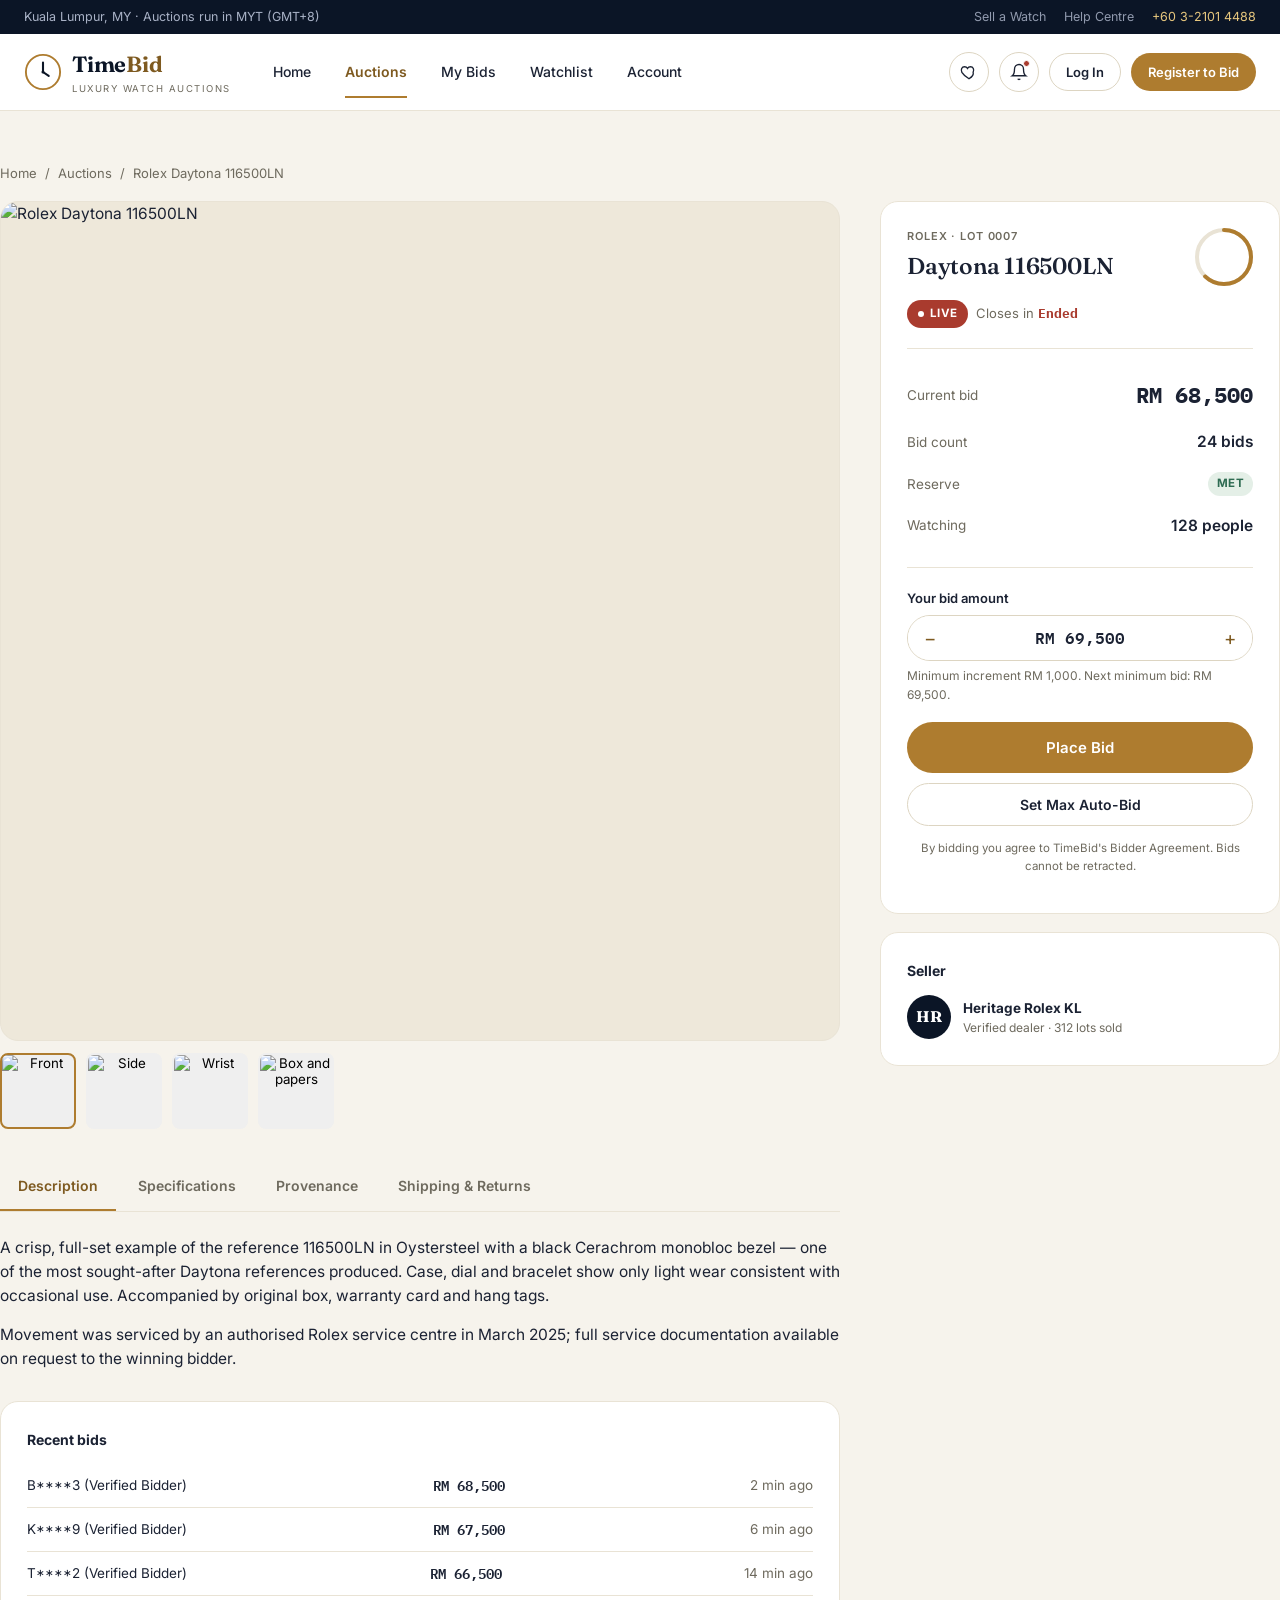
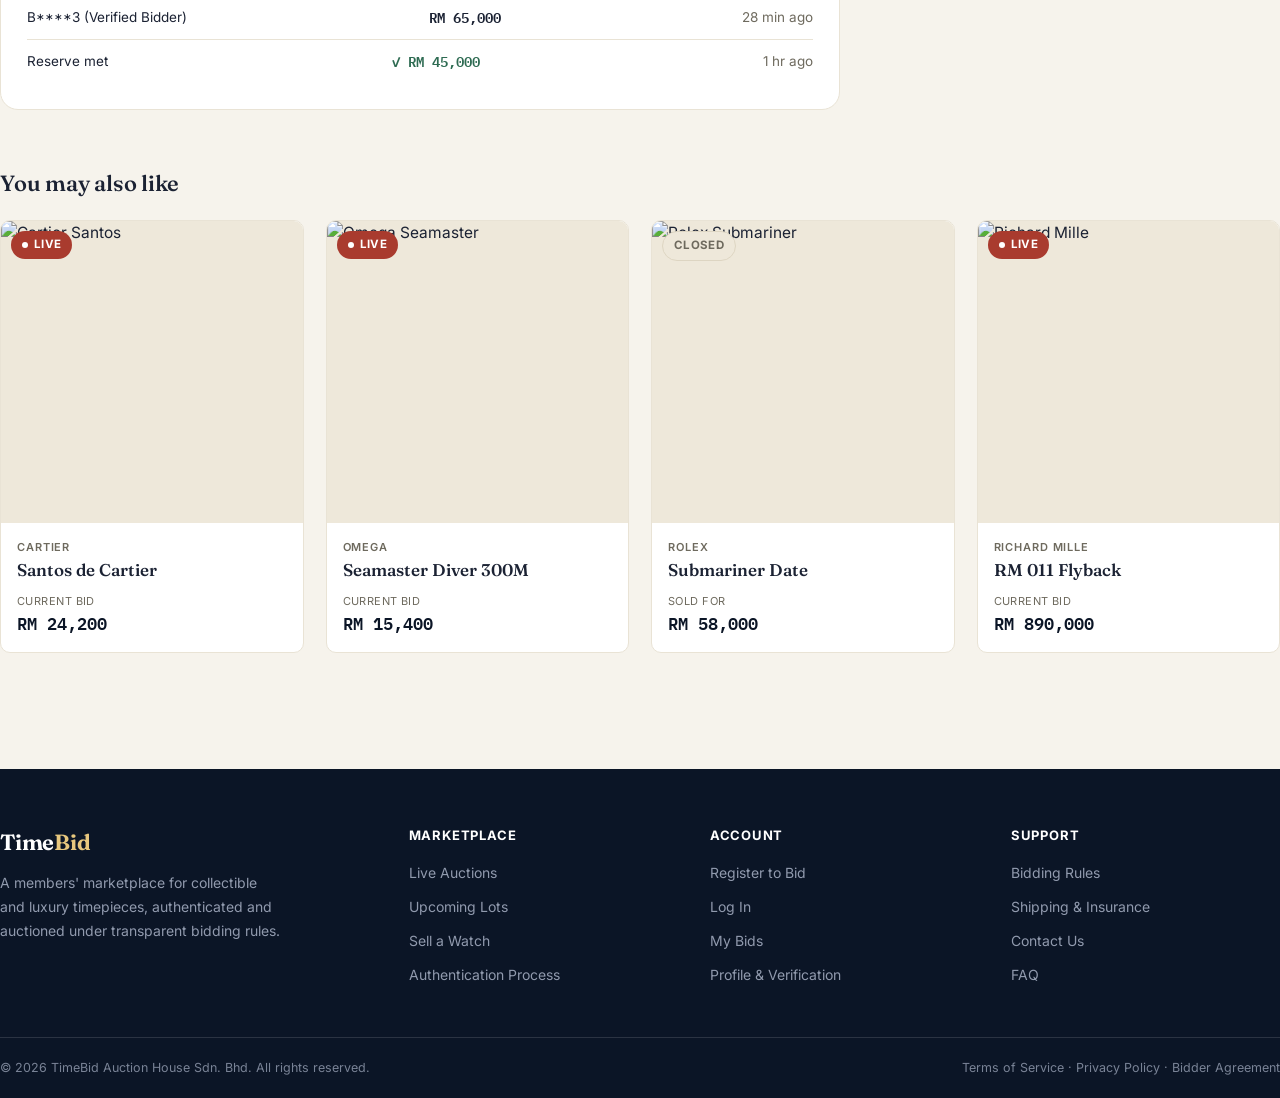
==== lot.html @ 006496c5 "Add TimeBid project with completed watchlist page Finishes the watchlist.html scaffold: wires the he" ====
<!DOCTYPE html>
<html lang="en">
<head>
<meta charset="UTF-8">
<meta name="viewport" content="width=device-width, initial-scale=1.0">
<title>Rolex Daytona 116500LN — Lot 0007 — TimeBid</title>
<link rel="stylesheet" href="styles.css">
<style>
  .lot-layout{display:grid;grid-template-columns:1fr 400px;gap:40px;align-items:start}
  @media (max-width:980px){.lot-layout{grid-template-columns:1fr}}
  .gallery-main{aspect-ratio:1/1;border-radius:var(--radius-l);overflow:hidden;background:var(--paper-2);border:1px solid var(--line-soft)}
  .gallery-main img{width:100%;height:100%;object-fit:cover}
  .gallery-thumbs{display:flex;gap:10px;margin-top:12px}
  .gallery-thumbs button{width:76px;height:76px;border-radius:8px;overflow:hidden;border:2px solid transparent;padding:0;cursor:pointer}
  .gallery-thumbs button.active{border-color:var(--brass)}
  .gallery-thumbs img{width:100%;height:100%;object-fit:cover}
  .bid-panel{position:sticky;top:92px}
  .stat-row{display:flex;justify-content:space-between;align-items:center;padding:9px 0}
  .stepper-control{display:flex;align-items:center;gap:0;border:1.5px solid var(--line);border-radius:999px;overflow:hidden}
  .stepper-control button{width:44px;height:44px;border:none;background:#fff;font-size:19px;cursor:pointer;color:var(--brass-deep)}
  .stepper-control button:hover{background:var(--paper-2)}
  .stepper-control .bid-amount-display{flex:1;text-align:center;font-family:'IBM Plex Mono';font-weight:600;font-size:16px}
  .spec-row{display:flex;justify-content:space-between;padding:10px 0;border-bottom:1px solid var(--line-soft);font-size:13.5px}
  .spec-row span:first-child{color:var(--muted)}
  .bid-hist-row{display:flex;justify-content:space-between;align-items:center;padding:11px 0;border-bottom:1px solid var(--line-soft);font-size:13.5px}
  .bid-hist-row:last-child{border-bottom:none}
</style>
</head>
<body>

<div class="utility-bar">
  <div class="wrap">
    <div>Kuala Lumpur, MY · Auctions run in MYT (GMT+8)</div>
    <div class="utility-links"><a href="account.html">Sell a Watch</a><a href="#">Help Centre</a><span>+60 3-2101 4488</span></div>
  </div>
</div>

<header class="site">
  <div class="wrap header-row">
    <a href="index.html" class="brand">
      <svg class="brand-mark" viewBox="0 0 40 40" fill="none"><circle cx="20" cy="20" r="18" stroke="#AE7C2F" stroke-width="2"/><path d="M20 10V20L26 24" stroke="#0B1526" stroke-width="2.2" stroke-linecap="round"/><circle cx="20" cy="20" r="1.6" fill="#0B1526"/></svg>
      <div><div class="brand-word">Time<b>Bid</b></div><div class="brand-sub">Luxury Watch Auctions</div></div>
    </a>
    <nav class="main-nav">
      <a href="index.html">Home</a>
      <a href="auctions.html" class="active">Auctions</a>
      <a href="my-bids.html">My Bids</a>
      <a href="watchlist.html">Watchlist</a>
      <a href="account.html">Account</a>
    </nav>
    <div class="header-actions">
      <a href="watchlist.html" class="icon-btn" aria-label="Watchlist"><svg width="18" height="18" viewBox="0 0 24 24" fill="none" stroke="currentColor" stroke-width="1.8"><path d="M12 21s-7-4.35-9.5-8.5C.7 8.9 2.4 5 6 5c2 0 3.3 1 4 2.2C10.7 6 12 5 14 5c3.6 0 5.3 3.9 3.5 7.5C19 16.65 12 21 12 21z"/></svg></a>
      <a href="my-bids.html" class="icon-btn" aria-label="Notifications"><svg width="18" height="18" viewBox="0 0 24 24" fill="none" stroke="currentColor" stroke-width="1.8"><path d="M18 8a6 6 0 10-12 0c0 7-3 9-3 9h18s-3-2-3-9"/><path d="M13.7 21a2 2 0 01-3.4 0"/></svg><span class="icon-dot"></span></a>
      <a href="login.html" class="btn btn-outline btn-sm">Log In</a>
      <a href="signup.html" class="btn btn-brass btn-sm">Register to Bid</a>
      <button class="hamburger" aria-label="Menu"><svg width="18" height="18" viewBox="0 0 24 24" fill="none" stroke="currentColor" stroke-width="2"><path d="M3 6h18M3 12h18M3 18h18"/></svg></button>
    </div>
  </div>
</header>

<div class="mobile-drawer">
  <div class="mobile-panel">
    <button class="close-x">✕</button>
    <nav>
      <a href="index.html">Home</a><a href="auctions.html" class="active">Auctions</a><a href="my-bids.html">My Bids</a><a href="watchlist.html">Watchlist</a><a href="account.html">Account</a>
    </nav>
    <div class="mp-actions"><a href="login.html" class="btn btn-outline btn-block">Log In</a><a href="signup.html" class="btn btn-brass btn-block">Register to Bid</a></div>
  </div>
</div>

<main>
<div class="wrap section">

  <div class="crumbs"><a href="index.html">Home</a> / <a href="auctions.html">Auctions</a> / <span>Rolex Daytona 116500LN</span></div>

  <div class="lot-layout">

    <!-- LEFT: gallery + details -->
    <div>
      <div class="gallery-main">
        <img id="mainImg" src="https://images.unsplash.com/photo-1587836374828-4dbafa94cf0e?q=80&w=1200&auto=format&fit=crop" alt="Rolex Daytona 116500LN">
      </div>
      <div class="gallery-thumbs">
        <button class="active" onclick="document.getElementById('mainImg').src=this.querySelector('img').src;document.querySelectorAll('.gallery-thumbs button').forEach(b=>b.classList.remove('active'));this.classList.add('active')"><img src="https://images.unsplash.com/photo-1587836374828-4dbafa94cf0e?q=80&w=200&auto=format&fit=crop" alt="Front"></button>
        <button onclick="document.getElementById('mainImg').src=this.querySelector('img').src;document.querySelectorAll('.gallery-thumbs button').forEach(b=>b.classList.remove('active'));this.classList.add('active')"><img src="https://images.unsplash.com/photo-1523170335258-f5ed11844a49?q=80&w=200&auto=format&fit=crop" alt="Side"></button>
        <button onclick="document.getElementById('mainImg').src=this.querySelector('img').src;document.querySelectorAll('.gallery-thumbs button').forEach(b=>b.classList.remove('active'));this.classList.add('active')"><img src="https://images.unsplash.com/photo-1533139502658-0198f920d8e8?q=80&w=200&auto=format&fit=crop" alt="Wrist"></button>
        <button onclick="document.getElementById('mainImg').src=this.querySelector('img').src;document.querySelectorAll('.gallery-thumbs button').forEach(b=>b.classList.remove('active'));this.classList.add('active')"><img src="https://images.unsplash.com/photo-1611591437281-460bfbe1220a?q=80&w=200&auto=format&fit=crop" alt="Box and papers"></button>
      </div>

      <div style="margin-top:34px">
        <div class="tabs" data-target="#lotTabContent">
          <div class="tab active" data-pane="desc">Description</div>
          <div class="tab" data-pane="specs">Specifications</div>
          <div class="tab" data-pane="prov">Provenance</div>
          <div class="tab" data-pane="ship">Shipping &amp; Returns</div>
        </div>
        <div id="lotTabContent">
          <div data-pane="desc">
            <p>A crisp, full-set example of the reference 116500LN in Oystersteel with a black Cerachrom monobloc bezel — one of the most sought-after Daytona references produced. Case, dial and bracelet show only light wear consistent with occasional use. Accompanied by original box, warranty card and hang tags.</p>
            <p style="margin-top:12px">Movement was serviced by an authorised Rolex service centre in March 2025; full service documentation available on request to the winning bidder.</p>
          </div>
          <div data-pane="specs" style="display:none">
            <div class="spec-row"><span>Reference</span><span>116500LN</span></div>
            <div class="spec-row"><span>Case Material</span><span>Oystersteel</span></div>
            <div class="spec-row"><span>Case Diameter</span><span>40mm</span></div>
            <div class="spec-row"><span>Movement</span><span>Calibre 4130, Automatic</span></div>
            <div class="spec-row"><span>Dial Colour</span><span>Black</span></div>
            <div class="spec-row"><span>Bracelet</span><span>Oyster, Steel</span></div>
            <div class="spec-row"><span>Year of Production</span><span>2022</span></div>
            <div class="spec-row"><span>Box &amp; Papers</span><span>Full set included</span></div>
          </div>
          <div data-pane="prov" style="display:none">
            <p>Purchased new from an authorised dealer in Kuala Lumpur in 2022. Single private owner, non-smoking household. All service history retained and included in the lot.</p>
          </div>
          <div data-pane="ship" style="display:none">
            <p>Fully insured worldwide courier shipping (DHL/Brink's) arranged after payment clears. Local Klang Valley collection also available at our Bangsar office by appointment. Buyer's premium of 8% applies in addition to the hammer price.</p>
          </div>
        </div>
      </div>

      <div class="panel" style="margin-top:30px">
        <strong style="font-size:14px">Recent bids</strong>
        <div style="margin-top:12px">
          <div class="bid-hist-row"><span>B****3 (Verified Bidder)</span><span class="mono" style="font-weight:600">RM 68,500</span><span style="color:var(--muted)">2 min ago</span></div>
          <div class="bid-hist-row"><span>K****9 (Verified Bidder)</span><span class="mono" style="font-weight:600">RM 67,500</span><span style="color:var(--muted)">6 min ago</span></div>
          <div class="bid-hist-row"><span>T****2 (Verified Bidder)</span><span class="mono" style="font-weight:600">RM 66,500</span><span style="color:var(--muted)">14 min ago</span></div>
          <div class="bid-hist-row"><span>B****3 (Verified Bidder)</span><span class="mono" style="font-weight:600">RM 65,000</span><span style="color:var(--muted)">28 min ago</span></div>
          <div class="bid-hist-row"><span>Reserve met</span><span class="mono" style="color:var(--good);font-weight:600">✓ RM 45,000</span><span style="color:var(--muted)">1 hr ago</span></div>
        </div>
      </div>
    </div>

    <!-- RIGHT: bid panel -->
    <div class="bid-panel">
      <div class="panel">
        <div style="display:flex;justify-content:space-between;align-items:flex-start;gap:10px">
          <div>
            <div class="lot-brand">Rolex · Lot 0007</div>
            <h1 style="font-size:23px;margin-top:4px">Daytona 116500LN</h1>
          </div>
          <div class="bezel" data-percent="62" data-size="58" data-stroke="4" data-total-ms="3600000"></div>
        </div>

        <div style="display:flex;align-items:center;gap:8px;margin-top:14px">
          <span class="chip chip-live">Live</span>
          <span style="font-size:13px;color:var(--muted)">Closes in <strong class="countdown mono" data-end="2026-08-30T18:23:45" style="color:var(--live)"></strong></span>
        </div>

        <hr class="hairline">

        <div class="stat-row"><span style="color:var(--muted);font-size:13.5px">Current bid</span><span class="mono" style="font-size:22px;font-weight:700">RM 68,500</span></div>
        <div class="stat-row"><span style="color:var(--muted);font-size:13.5px">Bid count</span><span style="font-weight:600">24 bids</span></div>
        <div class="stat-row"><span style="color:var(--muted);font-size:13.5px">Reserve</span><span class="chip chip-won" style="padding:3px 9px">Met</span></div>
        <div class="stat-row"><span style="color:var(--muted);font-size:13.5px">Watching</span><span style="font-weight:600">128 people</span></div>

        <hr class="hairline">

        <div class="field">
          <label>Your bid amount</label>
          <div class="bid-stepper" data-increment="1000" data-min="69500" data-current="69500">
            <div class="stepper-control">
              <button data-bid-step="-1" aria-label="Decrease bid">−</button>
              <div class="bid-amount-display">RM 69,500</div>
              <button data-bid-step="1" aria-label="Increase bid">+</button>
            </div>
          </div>
          <div class="hint">Minimum increment RM 1,000. Next minimum bid: RM 69,500.</div>
        </div>

        <button class="btn btn-brass btn-block btn-lg" onclick="toast('Bid of RM 69,500 placed — you are the highest bidder')">Place Bid</button>
        <button class="btn btn-outline btn-block" style="margin-top:10px" onclick="toast('Auto-bid set up to your max amount')">Set Max Auto-Bid</button>

        <p style="font-size:11.5px;color:var(--muted);margin-top:14px;text-align:center">By bidding you agree to TimeBid's Bidder Agreement. Bids cannot be retracted.</p>
      </div>

      <div class="panel" style="margin-top:18px">
        <strong style="font-size:14px">Seller</strong>
        <div style="display:flex;align-items:center;gap:12px;margin-top:12px">
          <div style="width:44px;height:44px;border-radius:50%;background:var(--ink);color:#fff;display:flex;align-items:center;justify-content:center;font-family:'Fraunces';font-weight:700">HR</div>
          <div>
            <div style="font-weight:700;font-size:13.5px">Heritage Rolex KL</div>
            <div style="font-size:12px;color:var(--muted)">Verified dealer · 312 lots sold</div>
          </div>
        </div>
      </div>
    </div>

  </div>

  <!-- RELATED -->
  <section style="margin-top:56px">
    <div class="section-head"><h2 style="font-size:22px">You may also like</h2></div>
    <div class="grid-4">
      <div class="lot-card">
        <a href="lot.html?id=5" class="lot-media"><img src="https://images.unsplash.com/photo-1611591437281-460bfbe1220a?q=80&w=800&auto=format&fit=crop" alt="Cartier Santos"><span class="chip chip-live">Live</span></a>
        <div class="lot-body"><div class="lot-brand">Cartier</div><div class="lot-name">Santos de Cartier</div>
        <div class="lot-meta"><div><div class="lot-price-label">Current Bid</div><div class="lot-price">RM 24,200</div></div></div></div>
      </div>
      <div class="lot-card">
        <a href="lot.html?id=9" class="lot-media"><img src="https://images.unsplash.com/photo-1508057198894-247b23fe5ade?q=80&w=800&auto=format&fit=crop" alt="Omega Seamaster"><span class="chip chip-live">Live</span></a>
        <div class="lot-body"><div class="lot-brand">Omega</div><div class="lot-name">Seamaster Diver 300M</div>
        <div class="lot-meta"><div><div class="lot-price-label">Current Bid</div><div class="lot-price">RM 15,400</div></div></div></div>
      </div>
      <div class="lot-card">
        <a href="lot.html?id=7" class="lot-media"><img src="https://images.unsplash.com/photo-1594576722512-582bcd46046d?q=80&w=800&auto=format&fit=crop" alt="Rolex Submariner"><span class="chip chip-closed">Closed</span></a>
        <div class="lot-body"><div class="lot-brand">Rolex</div><div class="lot-name">Submariner Date</div>
        <div class="lot-meta"><div><div class="lot-price-label">Sold For</div><div class="lot-price">RM 58,000</div></div></div></div>
      </div>
      <div class="lot-card">
        <a href="lot.html?id=6" class="lot-media"><img src="https://images.unsplash.com/photo-1548169874-53e85f753f1e?q=80&w=800&auto=format&fit=crop" alt="Richard Mille"><span class="chip chip-live">Live</span></a>
        <div class="lot-body"><div class="lot-brand">Richard Mille</div><div class="lot-name">RM 011 Flyback</div>
        <div class="lot-meta"><div><div class="lot-price-label">Current Bid</div><div class="lot-price">RM 890,000</div></div></div></div>
      </div>
    </div>
  </section>

</div>
</main>

<footer class="site">
  <div class="wrap footer-top">
    <div class="footer-grid">
      <div class="footer-brand"><div class="brand-word" style="color:#fff">Time<b style="color:#E7C77E">Bid</b></div>
        <p>A members' marketplace for collectible and luxury timepieces, authenticated and auctioned under transparent bidding rules.</p></div>
      <div><h4>Marketplace</h4><ul><li><a href="auctions.html">Live Auctions</a></li><li><a href="auctions.html">Upcoming Lots</a></li><li><a href="account.html">Sell a Watch</a></li><li><a href="#">Authentication Process</a></li></ul></div>
      <div><h4>Account</h4><ul><li><a href="signup.html">Register to Bid</a></li><li><a href="login.html">Log In</a></li><li><a href="my-bids.html">My Bids</a></li><li><a href="account.html">Profile &amp; Verification</a></li></ul></div>
      <div><h4>Support</h4><ul><li><a href="#">Bidding Rules</a></li><li><a href="#">Shipping &amp; Insurance</a></li><li><a href="#">Contact Us</a></li><li><a href="#">FAQ</a></li></ul></div>
    </div>
  </div>
  <div class="wrap footer-bottom"><div>© 2026 TimeBid Auction House Sdn. Bhd. All rights reserved.</div><div>Terms of Service · Privacy Policy · Bidder Agreement</div></div>
</footer>

<script src="app.js"></script>
</body>
</html>
---- styles.css ----
/* ===========================================================
   TIMEBID — shared styles
   Design tokens: ink navy / warm paper / brass accent
   Display: Fraunces (engraved-dial serif) · Body: Inter
   Data/mono: IBM Plex Mono (bids, lot codes, timers)
=========================================================== */

@import url('https://fonts.googleapis.com/css2?family=Fraunces:ital,opsz,wght@0,9..144,300;0,9..144,450;0,9..144,560;0,9..144,650;1,9..144,450&family=Inter:wght@400;500;600;700;800&family=IBM+Plex+Mono:wght@400;500;600&display=swap');

:root{
  --ink:#0B1526;
  --ink-2:#121F36;
  --ink-3:#1B2C4A;
  --paper:#F6F3EC;
  --paper-2:#EEE8DA;
  --card:#FFFFFF;
  --line:#DDD5C2;
  --line-soft:#E9E3D5;
  --line-dark:rgba(255,255,255,.13);
  --text:#1B2233;
  --muted:#6E6A5E;
  --muted-on-dark:#A9B2C6;
  --brass:#AE7C2F;
  --brass-2:#C79445;
  --brass-light:#E7C77E;
  --brass-deep:#7E5A20;
  --live:#A93B2E;
  --live-bg:#F8E7E2;
  --good:#2E6B52;
  --good-bg:#E4EFE7;
  --warn:#9C6A15;
  --radius-s:6px;
  --radius-m:10px;
  --radius-l:18px;
  --shadow-card:0 1px 2px rgba(20,20,10,.04), 0 8px 24px -12px rgba(20,20,10,.14);
  --shadow-pop:0 20px 60px -20px rgba(10,10,5,.35);
  --maxw:1280px;
}

*,*::before,*::after{box-sizing:border-box}
html{scroll-behavior:smooth}
body{
  margin:0;
  font-family:'Inter',system-ui,sans-serif;
  background:var(--paper);
  color:var(--text);
  -webkit-font-smoothing:antialiased;
  font-size:15.5px;
  line-height:1.55;
}
img{max-width:100%;display:block}
a{color:inherit;text-decoration:none}
button{font-family:inherit}
ul{margin:0;padding:0;list-style:none}
h1,h2,h3,h4{margin:0;font-family:'Fraunces',serif;font-weight:560;letter-spacing:-.01em}
.mono{font-family:'IBM Plex Mono',monospace}

@media (prefers-reduced-motion: reduce){
  *{animation-duration:.001ms !important; transition-duration:.001ms !important}
}

.wrap{max-width:var(--maxw);margin:0 auto;padding:0 24px}
@media (max-width:640px){.wrap{padding:0 16px}}

:focus-visible{outline:2px solid var(--brass);outline-offset:2px}

/* ---------- buttons ---------- */
.btn{
  display:inline-flex;align-items:center;justify-content:center;gap:8px;
  padding:12px 22px;border-radius:999px;border:1px solid transparent;
  font-size:14px;font-weight:600;cursor:pointer;transition:.18s ease;
  white-space:nowrap;
}
.btn-brass{background:var(--brass);color:#fff;}
.btn-brass:hover{background:var(--brass-deep)}
.btn-ink{background:var(--ink);color:#fff}
.btn-ink:hover{background:#000}
.btn-outline{background:transparent;border-color:var(--line);color:var(--text)}
.btn-outline:hover{border-color:var(--brass);color:var(--brass-deep)}
.btn-outline-light{background:transparent;border-color:rgba(255,255,255,.4);color:#fff}
.btn-outline-light:hover{border-color:#fff;background:rgba(255,255,255,.08)}
.btn-ghost{background:transparent;color:var(--text);padding:10px 14px}
.btn-ghost:hover{background:var(--paper-2)}
.btn-block{width:100%}
.btn-sm{padding:8px 16px;font-size:13px}
.btn-lg{padding:15px 30px;font-size:15px}
.btn:disabled{opacity:.45;cursor:not-allowed}

/* ---------- top utility bar ---------- */
.utility-bar{background:var(--ink);color:var(--muted-on-dark);font-size:12.5px}
.utility-bar .wrap{display:flex;justify-content:space-between;align-items:center;height:34px}
.utility-bar a{opacity:.85}
.utility-bar a:hover{opacity:1;color:var(--brass-light)}
.utility-links{display:flex;gap:18px}
.utility-links span{color:var(--brass-light)}

/* ---------- header ---------- */
header.site{background:var(--card);border-bottom:1px solid var(--line-soft);position:sticky;top:0;z-index:60}
.header-row{display:flex;align-items:center;gap:28px;height:76px}
.brand{display:flex;align-items:center;gap:10px;flex-shrink:0}
.brand-mark{width:38px;height:38px;flex-shrink:0}
.brand-word{font-family:'Fraunces',serif;font-size:22px;font-weight:650;letter-spacing:-.01em;color:var(--ink)}
.brand-word b{color:var(--brass-deep);font-weight:650}
.brand-sub{font-size:9.5px;letter-spacing:.16em;color:var(--muted);text-transform:uppercase;margin-top:1px}

nav.main-nav{display:flex;gap:6px;flex:1}
nav.main-nav a{padding:9px 14px;border-radius:999px;font-size:14px;font-weight:500;color:var(--text);position:relative}
nav.main-nav a:hover{background:var(--paper-2)}
nav.main-nav a.active{color:var(--brass-deep);font-weight:600}
nav.main-nav a.active::after{content:'';position:absolute;left:14px;right:14px;bottom:-6px;height:2px;background:var(--brass)}

.header-actions{display:flex;align-items:center;gap:10px;flex-shrink:0}
.icon-btn{width:40px;height:40px;border-radius:50%;display:flex;align-items:center;justify-content:center;border:1px solid var(--line);background:transparent;cursor:pointer;color:var(--text);position:relative}
.icon-btn:hover{border-color:var(--brass);color:var(--brass-deep)}
.icon-dot{position:absolute;top:7px;right:8px;width:7px;height:7px;border-radius:50%;background:var(--live);border:1.5px solid #fff}
.hamburger{display:none;width:40px;height:40px;border-radius:50%;border:1px solid var(--line);background:transparent;align-items:center;justify-content:center;cursor:pointer}

@media (max-width:980px){
  nav.main-nav{display:none}
  .hamburger{display:flex}
  .header-actions .btn{display:none}
}

.mobile-drawer{position:fixed;inset:0;background:rgba(11,21,38,.5);z-index:90;display:none}
.mobile-drawer.open{display:block}
.mobile-panel{position:absolute;top:0;right:0;bottom:0;width:82%;max-width:340px;background:var(--card);padding:22px;overflow-y:auto;box-shadow:var(--shadow-pop)}
.mobile-panel .close-x{width:36px;height:36px;border-radius:50%;border:1px solid var(--line);background:none;display:flex;align-items:center;justify-content:center;margin-left:auto;cursor:pointer}
.mobile-panel nav{display:flex;flex-direction:column;gap:2px;margin-top:24px}
.mobile-panel nav a{padding:14px 8px;border-bottom:1px solid var(--line-soft);font-size:16px;font-weight:500}
.mobile-panel nav a.active{color:var(--brass-deep);font-weight:700}
.mobile-panel .mp-actions{margin-top:22px;display:flex;flex-direction:column;gap:10px}

/* ---------- footer ---------- */
footer.site{background:var(--ink);color:var(--muted-on-dark);margin-top:64px}
.footer-top{padding:56px 0 40px;border-bottom:1px solid var(--line-dark)}
.footer-grid{display:grid;grid-template-columns:1.4fr 1fr 1fr 1fr;gap:32px}
.footer-grid h4{color:#fff;font-family:'Inter';font-size:13px;letter-spacing:.06em;text-transform:uppercase;font-weight:700;margin-bottom:16px}
.footer-grid ul li{margin-bottom:10px}
.footer-grid ul a{font-size:14px;opacity:.85}
.footer-grid ul a:hover{opacity:1;color:var(--brass-light)}
.footer-brand p{font-size:14px;line-height:1.7;max-width:280px;opacity:.85;margin-top:12px}
.footer-bottom{padding:20px 0;display:flex;justify-content:space-between;align-items:center;font-size:12.5px;opacity:.7}
@media (max-width:800px){.footer-grid{grid-template-columns:1fr 1fr}.footer-bottom{flex-direction:column;gap:10px;text-align:center}}

/* ---------- bezel ring (signature motif) ---------- */
.bezel{position:relative;display:inline-flex;align-items:center;justify-content:center}
.bezel svg{transform:rotate(-90deg)}
.bezel-track{stroke:var(--line-soft)}
.bezel-progress{stroke:var(--brass);stroke-linecap:round;transition:stroke-dashoffset 1s linear}
.bezel-dark .bezel-track{stroke:rgba(255,255,255,.14)}
.bezel-dark .bezel-progress{stroke:var(--brass-light)}
.bezel-label{position:absolute;text-align:center;font-family:'IBM Plex Mono',monospace}

/* ---------- badges / chips ---------- */
.chip{display:inline-flex;align-items:center;gap:6px;padding:5px 11px;border-radius:999px;font-size:11.5px;font-weight:700;letter-spacing:.03em;text-transform:uppercase}
.chip-live{background:var(--live);color:#fff}
.chip-live::before{content:'';width:6px;height:6px;border-radius:50%;background:#fff;animation:pulse 1.6s infinite}
@keyframes pulse{0%,100%{opacity:1}50%{opacity:.35}}
.chip-upcoming{background:var(--ink);color:#fff}
.chip-closed{background:var(--paper-2);color:var(--muted);border:1px solid var(--line)}
.chip-won{background:var(--good-bg);color:var(--good)}
.chip-outbid{background:var(--live-bg);color:var(--live)}
.chip-brass{background:#F4E7CE;color:var(--brass-deep)}

/* ---------- section heads ---------- */
.section-head{display:flex;justify-content:space-between;align-items:baseline;margin:0 0 20px}
.section-head h2{font-size:26px}
.section-head .view-all{font-size:13.5px;font-weight:600;color:var(--brass-deep);display:flex;align-items:center;gap:4px}
.eyebrow{font-size:12px;letter-spacing:.14em;text-transform:uppercase;color:var(--brass-deep);font-weight:700;margin-bottom:10px;display:flex;align-items:center;gap:8px}
.eyebrow::before{content:'';width:22px;height:1px;background:var(--brass)}

/* ---------- lot card ---------- */
.lot-card{background:var(--card);border:1px solid var(--line-soft);border-radius:var(--radius-m);overflow:hidden;transition:.2s ease;display:flex;flex-direction:column}
.lot-card:hover{box-shadow:var(--shadow-card);transform:translateY(-2px)}
.lot-media{position:relative;aspect-ratio:1/1;background:var(--paper-2);overflow:hidden}
.lot-media img{width:100%;height:100%;object-fit:cover;transition:.4s ease}
.lot-card:hover .lot-media img{transform:scale(1.045)}
.lot-media .chip{position:absolute;top:10px;left:10px}
.lot-media .fav{position:absolute;top:10px;right:10px;width:32px;height:32px;border-radius:50%;background:rgba(255,255,255,.92);display:flex;align-items:center;justify-content:center;border:none;cursor:pointer}
.lot-media .fav svg{width:16px;height:16px}
.lot-media .fav.active svg{fill:var(--live);stroke:var(--live)}
.lot-timer{position:absolute;bottom:10px;right:10px;background:rgba(11,21,38,.82);color:#fff;font-size:11.5px;padding:5px 9px;border-radius:6px;display:flex;align-items:center;gap:5px}
.lot-body{padding:16px}
.lot-brand{font-size:11px;text-transform:uppercase;letter-spacing:.08em;color:var(--muted);font-weight:600}
.lot-name{font-family:'Fraunces',serif;font-size:17px;font-weight:560;margin-top:3px;line-height:1.3}
.lot-meta{display:flex;justify-content:space-between;align-items:flex-end;margin-top:12px}
.lot-price-label{font-size:11px;color:var(--muted);text-transform:uppercase;letter-spacing:.04em}
.lot-price{font-family:'IBM Plex Mono',monospace;font-size:17px;font-weight:600;color:var(--ink)}
.lot-watchers{display:flex;align-items:center;gap:4px;font-size:12px;color:var(--muted)}
.lot-actions{padding:0 16px 16px}

.grid-3{display:grid;grid-template-columns:repeat(3,1fr);gap:22px}
.grid-4{display:grid;grid-template-columns:repeat(4,1fr);gap:22px}
@media (max-width:980px){.grid-3,.grid-4{grid-template-columns:repeat(2,1fr)}}
@media (max-width:560px){.grid-3,.grid-4{grid-template-columns:1fr}}

/* ---------- generic card / panel ---------- */
.panel{background:var(--card);border:1px solid var(--line-soft);border-radius:var(--radius-l);padding:26px}
.hairline{height:1px;background:var(--line-soft);border:none;margin:20px 0}

/* ---------- forms ---------- */
.field{margin-bottom:18px}
.field label{display:block;font-size:13px;font-weight:600;margin-bottom:7px;color:var(--text)}
.field .req{color:var(--live)}
.field .hint{font-size:12px;color:var(--muted);margin-top:6px}
.input,select.input,textarea.input{
  width:100%;padding:12px 14px;border:1px solid var(--line);border-radius:var(--radius-s);
  background:#fff;font-size:14.5px;font-family:inherit;color:var(--text);transition:.15s;
}
.input:focus{border-color:var(--brass);box-shadow:0 0 0 3px rgba(174,124,47,.13)}
.input.error{border-color:var(--live)}
.error-text{color:var(--live);font-size:12px;margin-top:6px;display:none}
.field.invalid .error-text{display:block}
.field.invalid .input{border-color:var(--live)}
.input-row{display:grid;grid-template-columns:1fr 1fr;gap:16px}
@media (max-width:560px){.input-row{grid-template-columns:1fr}}
.select-wrap{position:relative}
.select-wrap::after{content:'⌄';position:absolute;right:14px;top:50%;transform:translateY(-55%);color:var(--muted);pointer-events:none}
.pw-rules{list-style:none;margin:10px 0 0;padding:0;font-size:12.5px;color:var(--muted);display:flex;flex-direction:column;gap:4px}
.pw-rules li{display:flex;align-items:center;gap:7px}
.pw-rules li::before{content:'';width:14px;height:14px;border-radius:50%;border:1.5px solid var(--line);flex-shrink:0}
.pw-rules li.ok{color:var(--good)}
.pw-rules li.ok::before{content:'✓';border-color:var(--good);background:var(--good);color:#fff;font-size:9px;display:flex;align-items:center;justify-content:center}
.checkline{display:flex;align-items:flex-start;gap:10px;font-size:13.5px;color:var(--text)}
.checkline input{margin-top:3px}

/* ---------- stepper (signup wizard) ---------- */
.wizard-shell{max-width:640px;margin:0 auto}
.dial-steps{display:flex;align-items:center;justify-content:center;gap:0;margin-bottom:36px}
.dial-step{display:flex;flex-direction:column;align-items:center;gap:8px;flex:1;position:relative}
.dial-step .mark{width:34px;height:34px;border-radius:50%;border:2px solid var(--line);display:flex;align-items:center;justify-content:center;font-family:'IBM Plex Mono';font-size:13px;color:var(--muted);background:#fff;z-index:2}
.dial-step .lbl{font-size:11px;color:var(--muted);text-transform:uppercase;letter-spacing:.05em;text-align:center}
.dial-step .bar{position:absolute;top:17px;left:calc(-50% + 17px);width:calc(100% - 34px);height:2px;background:var(--line);z-index:1}
.dial-step:first-child .bar{display:none}
.dial-step.done .mark{background:var(--brass);border-color:var(--brass);color:#fff}
.dial-step.done .bar{background:var(--brass)}
.dial-step.current .mark{border-color:var(--brass);color:var(--brass-deep);box-shadow:0 0 0 4px rgba(174,124,47,.14)}
.dial-step.current .lbl{color:var(--brass-deep);font-weight:700}
@media (max-width:560px){.dial-step .lbl{display:none}}

.wizard-card{background:var(--card);border:1px solid var(--line-soft);border-radius:var(--radius-l);padding:34px;box-shadow:var(--shadow-card)}
@media (max-width:560px){.wizard-card{padding:22px}}
.wizard-title{font-size:22px;margin-bottom:6px}
.wizard-sub{color:var(--muted);font-size:14px;margin-bottom:26px}
.wizard-foot{display:flex;justify-content:space-between;align-items:center;margin-top:28px}

.category-grid{display:grid;grid-template-columns:1fr 1fr;gap:12px;margin-bottom:22px}
@media(max-width:520px){.category-grid{grid-template-columns:1fr}}
.category-opt{border:1.5px solid var(--line);border-radius:var(--radius-m);padding:16px;cursor:pointer;transition:.15s}
.category-opt:hover{border-color:var(--brass-2)}
.category-opt.selected{border-color:var(--brass);background:#FBF6EC}
.category-opt .name{font-weight:700;font-size:14px;display:flex;justify-content:space-between}
.category-opt .desc{font-size:12.5px;color:var(--muted);margin-top:4px}
.category-opt .radio{width:16px;height:16px;border-radius:50%;border:1.5px solid var(--line);flex-shrink:0}
.category-opt.selected .radio{border-color:var(--brass);background:radial-gradient(var(--brass) 45%, transparent 50%)}

.otp-row{display:flex;gap:9px;justify-content:center;margin:18px 0 6px}
.otp-row input{width:44px;height:52px;text-align:center;font-size:19px;font-family:'IBM Plex Mono';border:1.5px solid var(--line);border-radius:8px}
.otp-row input:focus{border-color:var(--brass)}

/* ---------- tabs ---------- */
.tabs{display:flex;gap:4px;border-bottom:1px solid var(--line-soft);margin-bottom:24px;overflow-x:auto}
.tab{padding:12px 18px;font-size:14px;font-weight:600;color:var(--muted);border-bottom:2px solid transparent;white-space:nowrap;cursor:pointer}
.tab.active{color:var(--brass-deep);border-color:var(--brass)}

/* ---------- table ---------- */
table.data{width:100%;border-collapse:collapse;font-size:13.5px}
table.data th{text-align:left;padding:11px 14px;color:var(--muted);font-weight:600;font-size:11.5px;text-transform:uppercase;letter-spacing:.04em;border-bottom:1px solid var(--line-soft)}
table.data td{padding:13px 14px;border-bottom:1px solid var(--line-soft)}
table.data tr:last-child td{border-bottom:none}

/* ---------- breadcrumb ---------- */
.crumbs{font-size:13px;color:var(--muted);display:flex;gap:8px;align-items:center;margin-bottom:18px;flex-wrap:wrap}
.crumbs a:hover{color:var(--brass-deep)}

/* ---------- hero ---------- */
.hero{background:var(--ink);border-radius:var(--radius-l);position:relative;overflow:hidden;color:#fff}
.hero-inner{display:grid;grid-template-columns:1.1fr 1fr;align-items:center;min-height:420px;gap:20px}
.hero-copy{padding:44px 8px 44px 44px;position:relative;z-index:2}
.hero-copy .eyebrow{color:var(--brass-light)}
.hero-copy .eyebrow::before{background:var(--brass-light)}
.hero-copy h1{font-size:44px;line-height:1.08;color:#fff;font-weight:560}
.hero-copy p{color:var(--muted-on-dark);font-size:15.5px;margin:18px 0 26px;max-width:420px}
.hero-media{position:relative;height:100%;min-height:420px}
.hero-media img{position:absolute;inset:0;width:100%;height:100%;object-fit:cover;object-position:left center}
.hero-media::before{content:'';position:absolute;inset:0;background:linear-gradient(90deg,var(--ink) 0%, rgba(11,21,38,.05) 40%);z-index:1}
@media (max-width:860px){
  .hero-inner{grid-template-columns:1fr;min-height:auto}
  .hero-copy{padding:34px 20px 8px}
  .hero-copy h1{font-size:32px}
  .hero-media{min-height:240px;order:-1}
  .hero-media::before{background:linear-gradient(0deg,var(--ink) 0%, rgba(11,21,38,0) 55%)}
}

/* ---------- category pills strip ---------- */
.cat-strip{display:flex;gap:26px;overflow-x:auto;padding:30px 4px 6px}
.cat-item{display:flex;flex-direction:column;align-items:center;gap:9px;flex-shrink:0;cursor:pointer}
.cat-circle{width:64px;height:64px;border-radius:50%;border:1.5px solid var(--line);display:flex;align-items:center;justify-content:center;color:var(--ink);transition:.15s}
.cat-item:hover .cat-circle,.cat-item.active .cat-circle{border-color:var(--brass);background:#FBF6EC;color:var(--brass-deep)}
.cat-item span{font-size:12.5px;font-weight:600}

/* ---------- trust strip ---------- */
.trust-strip{display:flex;justify-content:space-between;gap:16px;border:1px solid var(--line-soft);border-radius:var(--radius-m);padding:22px 26px;background:var(--card)}
.trust-item{display:flex;gap:12px;align-items:flex-start;flex:1}
.trust-item strong{display:block;font-size:14px;margin-bottom:2px}
.trust-item span{font-size:12.5px;color:var(--muted)}
@media (max-width:760px){.trust-strip{flex-direction:column}}

/* ---------- page hero (inner pages) ---------- */
.page-head{background:var(--ink);color:#fff;padding:34px 0}
.page-head h1{color:#fff;font-size:30px}
.page-head p{color:var(--muted-on-dark);margin-top:6px;font-size:14px}

.sidebar-filter{display:flex;flex-direction:column;gap:22px}
.filter-group summary{cursor:pointer;font-weight:700;font-size:13.5px;padding:6px 0;display:flex;justify-content:space-between}
.filter-group{border-bottom:1px solid var(--line-soft);padding-bottom:14px}
.filter-opt{display:flex;align-items:center;gap:9px;font-size:13.5px;padding:6px 0;color:var(--text)}
.range-values{display:flex;justify-content:space-between;font-size:12px;color:var(--muted);margin-top:6px}

.layout-2col{display:grid;grid-template-columns:250px 1fr;gap:32px;align-items:start}
@media (max-width:860px){.layout-2col{grid-template-columns:1fr}}

.empty-state{text-align:center;padding:70px 20px;color:var(--muted)}
.empty-state h3{color:var(--text);font-size:19px;margin-bottom:8px}

.section{padding:52px 0}
.section-tight{padding:34px 0}

/* toast */
.toast{position:fixed;bottom:24px;left:50%;transform:translateX(-50%) translateY(20px);background:var(--ink);color:#fff;padding:13px 22px;border-radius:999px;font-size:13.5px;box-shadow:var(--shadow-pop);opacity:0;pointer-events:none;transition:.25s ease;z-index:200;display:flex;align-items:center;gap:8px}
.toast.show{opacity:1;transform:translateX(-50%) translateY(0)}
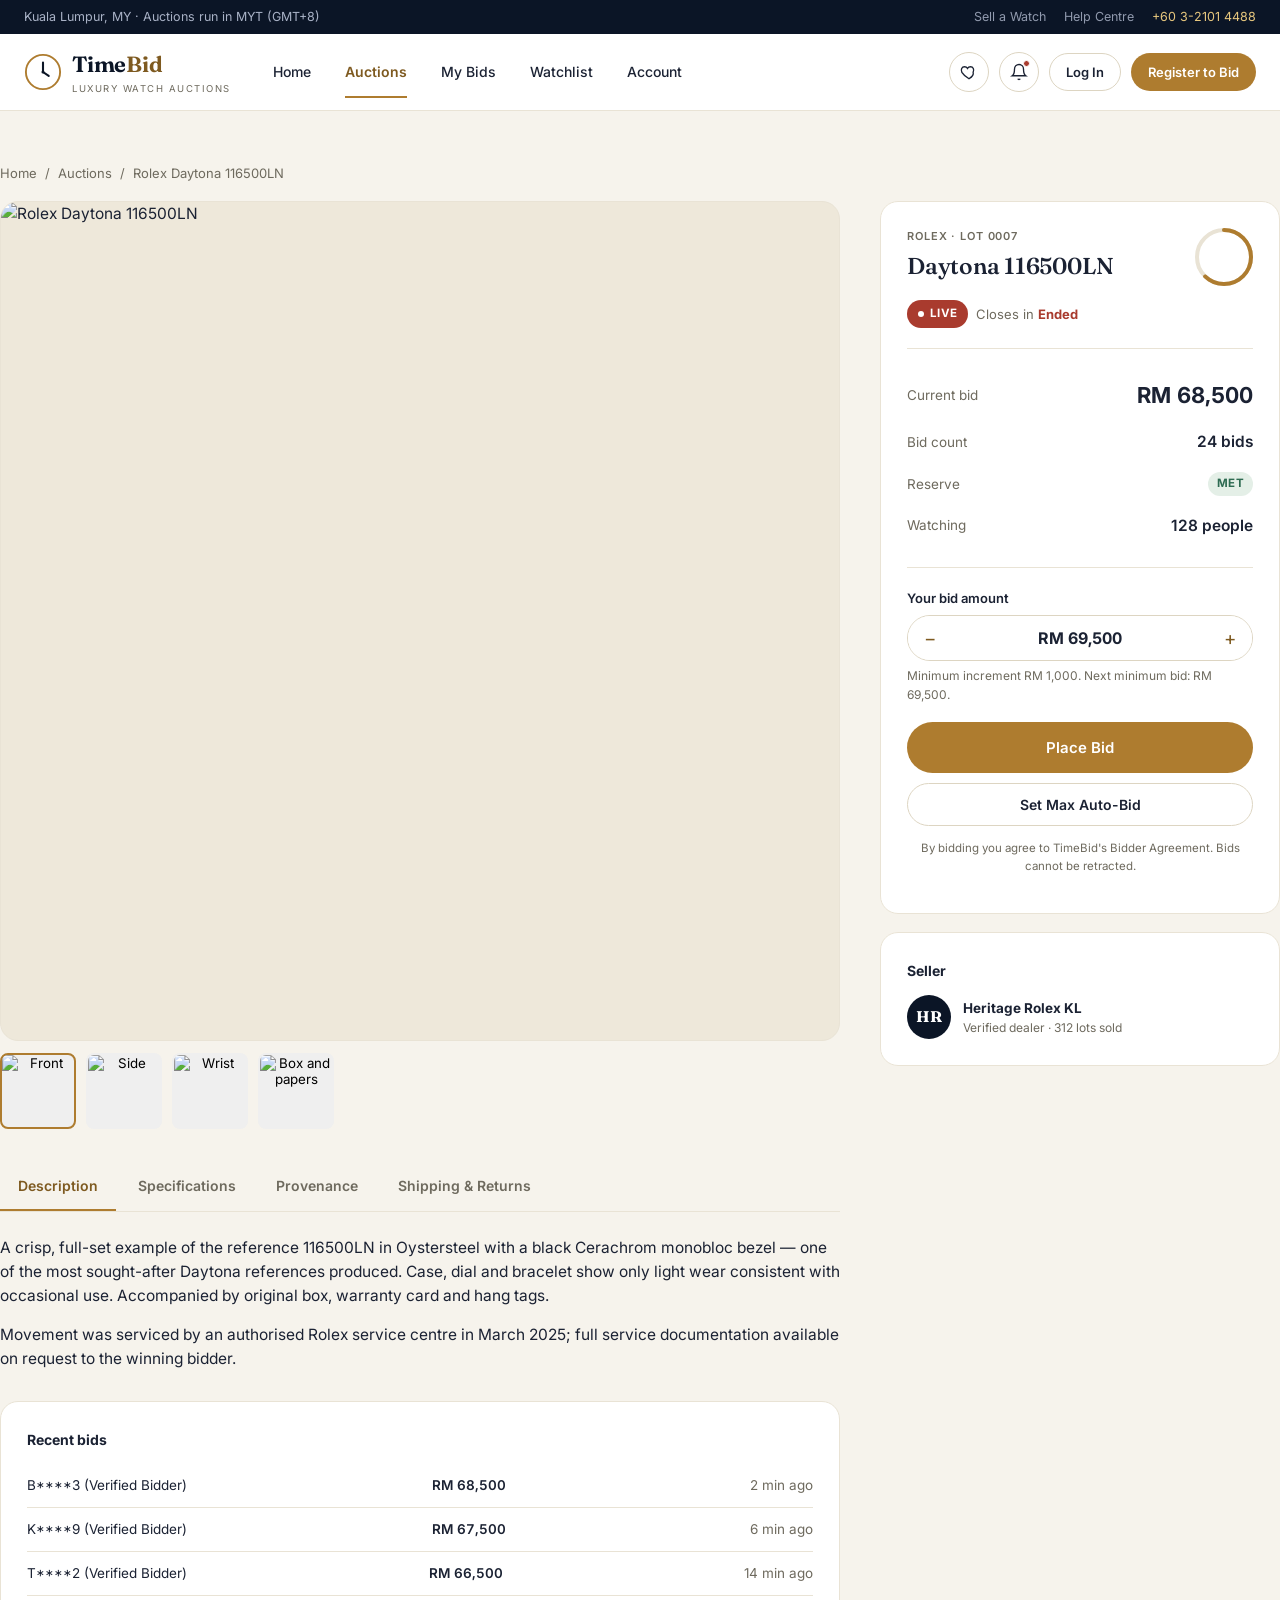
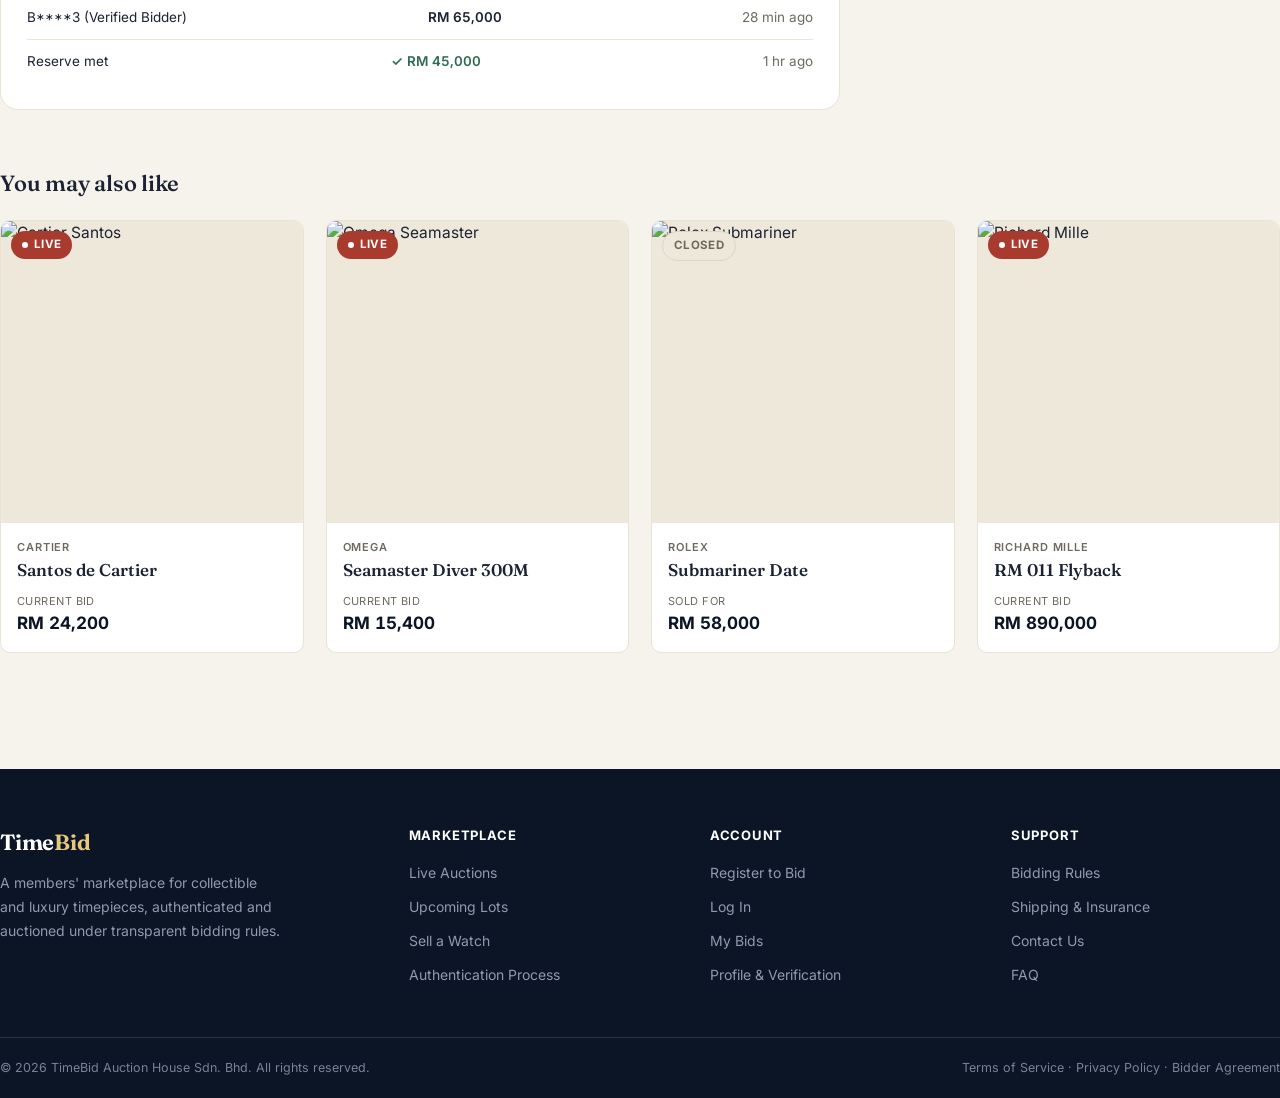
==== commit 02f9cdcd: "Switch numeric displays to Inter and give category circles more depth Replaces IBM Plex Mono across " ====
--- a/lot.html
+++ b/lot.html
@@ -19,7 +19,7 @@
   .stepper-control{display:flex;align-items:center;gap:0;border:1.5px solid var(--line);border-radius:999px;overflow:hidden}
   .stepper-control button{width:44px;height:44px;border:none;background:#fff;font-size:19px;cursor:pointer;color:var(--brass-deep)}
   .stepper-control button:hover{background:var(--paper-2)}
-  .stepper-control .bid-amount-display{flex:1;text-align:center;font-family:'IBM Plex Mono';font-weight:600;font-size:16px}
+  .stepper-control .bid-amount-display{flex:1;text-align:center;font-family:inherit;font-weight:700;font-size:16px;font-variant-numeric:tabular-nums}
   .spec-row{display:flex;justify-content:space-between;padding:10px 0;border-bottom:1px solid var(--line-soft);font-size:13.5px}
   .spec-row span:first-child{color:var(--muted)}
   .bid-hist-row{display:flex;justify-content:space-between;align-items:center;padding:11px 0;border-bottom:1px solid var(--line-soft);font-size:13.5px}
--- a/styles.css
+++ b/styles.css
@@ -1,11 +1,10 @@
 /* ===========================================================
    TIMEBID — shared styles
    Design tokens: ink navy / warm paper / brass accent
-   Display: Fraunces (engraved-dial serif) · Body: Inter
-   Data/mono: IBM Plex Mono (bids, lot codes, timers)
+   Display: Fraunces (engraved-dial serif) · Body & numbers: Inter
 =========================================================== */
 
-@import url('https://fonts.googleapis.com/css2?family=Fraunces:ital,opsz,wght@0,9..144,300;0,9..144,450;0,9..144,560;0,9..144,650;1,9..144,450&family=Inter:wght@400;500;600;700;800&family=IBM+Plex+Mono:wght@400;500;600&display=swap');
+@import url('https://fonts.googleapis.com/css2?family=Fraunces:ital,opsz,wght@0,9..144,300;0,9..144,450;0,9..144,560;0,9..144,650;1,9..144,450&family=Inter:wght@400;500;600;700;800&display=swap');
 
 :root{
   --ink:#0B1526;
@@ -41,7 +40,7 @@
 html{scroll-behavior:smooth}
 body{
   margin:0;
-  font-family:'Inter',system-ui,sans-serif;
+  font-family:'Inter','Segoe UI',-apple-system,BlinkMacSystemFont,Roboto,Helvetica,Arial,sans-serif;
   background:var(--paper);
   color:var(--text);
   -webkit-font-smoothing:antialiased;
@@ -53,7 +52,7 @@
 button{font-family:inherit}
 ul{margin:0;padding:0;list-style:none}
 h1,h2,h3,h4{margin:0;font-family:'Fraunces',serif;font-weight:560;letter-spacing:-.01em}
-.mono{font-family:'IBM Plex Mono',monospace}
+.mono{font-family:'Inter','Segoe UI',-apple-system,BlinkMacSystemFont,Roboto,Helvetica,Arial,sans-serif;font-variant-numeric:tabular-nums}
 
 @media (prefers-reduced-motion: reduce){
   *{animation-duration:.001ms !important; transition-duration:.001ms !important}
@@ -149,7 +148,7 @@
 .bezel-progress{stroke:var(--brass);stroke-linecap:round;transition:stroke-dashoffset 1s linear}
 .bezel-dark .bezel-track{stroke:rgba(255,255,255,.14)}
 .bezel-dark .bezel-progress{stroke:var(--brass-light)}
-.bezel-label{position:absolute;text-align:center;font-family:'IBM Plex Mono',monospace}
+.bezel-label{position:absolute;text-align:center;font-family:inherit;font-variant-numeric:tabular-nums}
 
 /* ---------- badges / chips ---------- */
 .chip{display:inline-flex;align-items:center;gap:6px;padding:5px 11px;border-radius:999px;font-size:11.5px;font-weight:700;letter-spacing:.03em;text-transform:uppercase}
@@ -185,7 +184,7 @@
 .lot-name{font-family:'Fraunces',serif;font-size:17px;font-weight:560;margin-top:3px;line-height:1.3}
 .lot-meta{display:flex;justify-content:space-between;align-items:flex-end;margin-top:12px}
 .lot-price-label{font-size:11px;color:var(--muted);text-transform:uppercase;letter-spacing:.04em}
-.lot-price{font-family:'IBM Plex Mono',monospace;font-size:17px;font-weight:600;color:var(--ink)}
+.lot-price{font-family:inherit;font-size:17px;font-weight:700;color:var(--ink);font-variant-numeric:tabular-nums}
 .lot-watchers{display:flex;align-items:center;gap:4px;font-size:12px;color:var(--muted)}
 .lot-actions{padding:0 16px 16px}
 
@@ -228,7 +227,7 @@
 .wizard-shell{max-width:640px;margin:0 auto}
 .dial-steps{display:flex;align-items:center;justify-content:center;gap:0;margin-bottom:36px}
 .dial-step{display:flex;flex-direction:column;align-items:center;gap:8px;flex:1;position:relative}
-.dial-step .mark{width:34px;height:34px;border-radius:50%;border:2px solid var(--line);display:flex;align-items:center;justify-content:center;font-family:'IBM Plex Mono';font-size:13px;color:var(--muted);background:#fff;z-index:2}
+.dial-step .mark{width:34px;height:34px;border-radius:50%;border:2px solid var(--line);display:flex;align-items:center;justify-content:center;font-family:inherit;font-weight:700;font-size:13px;color:var(--muted);background:#fff;z-index:2}
 .dial-step .lbl{font-size:11px;color:var(--muted);text-transform:uppercase;letter-spacing:.05em;text-align:center}
 .dial-step .bar{position:absolute;top:17px;left:calc(-50% + 17px);width:calc(100% - 34px);height:2px;background:var(--line);z-index:1}
 .dial-step:first-child .bar{display:none}
@@ -255,7 +254,7 @@
 .category-opt.selected .radio{border-color:var(--brass);background:radial-gradient(var(--brass) 45%, transparent 50%)}
 
 .otp-row{display:flex;gap:9px;justify-content:center;margin:18px 0 6px}
-.otp-row input{width:44px;height:52px;text-align:center;font-size:19px;font-family:'IBM Plex Mono';border:1.5px solid var(--line);border-radius:8px}
+.otp-row input{width:44px;height:52px;text-align:center;font-size:19px;font-family:inherit;font-weight:700;border:1.5px solid var(--line);border-radius:8px}
 .otp-row input:focus{border-color:var(--brass)}
 
 /* ---------- tabs ---------- */
@@ -293,11 +292,30 @@
 }
 
 /* ---------- category pills strip ---------- */
-.cat-strip{display:flex;gap:26px;overflow-x:auto;padding:30px 4px 6px}
-.cat-item{display:flex;flex-direction:column;align-items:center;gap:9px;flex-shrink:0;cursor:pointer}
-.cat-circle{width:64px;height:64px;border-radius:50%;border:1.5px solid var(--line);display:flex;align-items:center;justify-content:center;color:var(--ink);transition:.15s}
-.cat-item:hover .cat-circle,.cat-item.active .cat-circle{border-color:var(--brass);background:#FBF6EC;color:var(--brass-deep)}
-.cat-item span{font-size:12.5px;font-weight:600}
+.cat-strip{display:flex;gap:30px;overflow-x:auto;padding:30px 4px 10px}
+.cat-item{display:flex;flex-direction:column;align-items:center;gap:11px;flex-shrink:0;cursor:pointer}
+.cat-circle{
+  width:68px;height:68px;border-radius:50%;
+  display:flex;align-items:center;justify-content:center;
+  background:linear-gradient(165deg,#fff 0%,var(--paper-2) 100%);
+  border:1px solid var(--line-soft);
+  color:var(--brass-deep);
+  box-shadow:0 2px 5px rgba(20,15,5,.06), inset 0 1px 0 rgba(255,255,255,.7);
+  transition:.22s cubic-bezier(.2,.8,.3,1);
+}
+.cat-item:hover .cat-circle{
+  transform:translateY(-3px);
+  border-color:var(--brass-2);
+  box-shadow:0 12px 22px -10px rgba(174,124,47,.4), inset 0 1px 0 rgba(255,255,255,.7);
+}
+.cat-item.active .cat-circle{
+  background:linear-gradient(160deg,var(--brass-2) 0%,var(--brass-deep) 100%);
+  border-color:var(--brass-deep);
+  color:#fff;
+  box-shadow:0 14px 26px -10px rgba(126,90,32,.55), inset 0 1px 1px rgba(255,255,255,.3);
+}
+.cat-item span{font-size:12.5px;font-weight:600;color:var(--muted);transition:.2s}
+.cat-item:hover span,.cat-item.active span{color:var(--brass-deep)}
 
 /* ---------- trust strip ---------- */
 .trust-strip{display:flex;justify-content:space-between;gap:16px;border:1px solid var(--line-soft);border-radius:var(--radius-m);padding:22px 26px;background:var(--card)}
